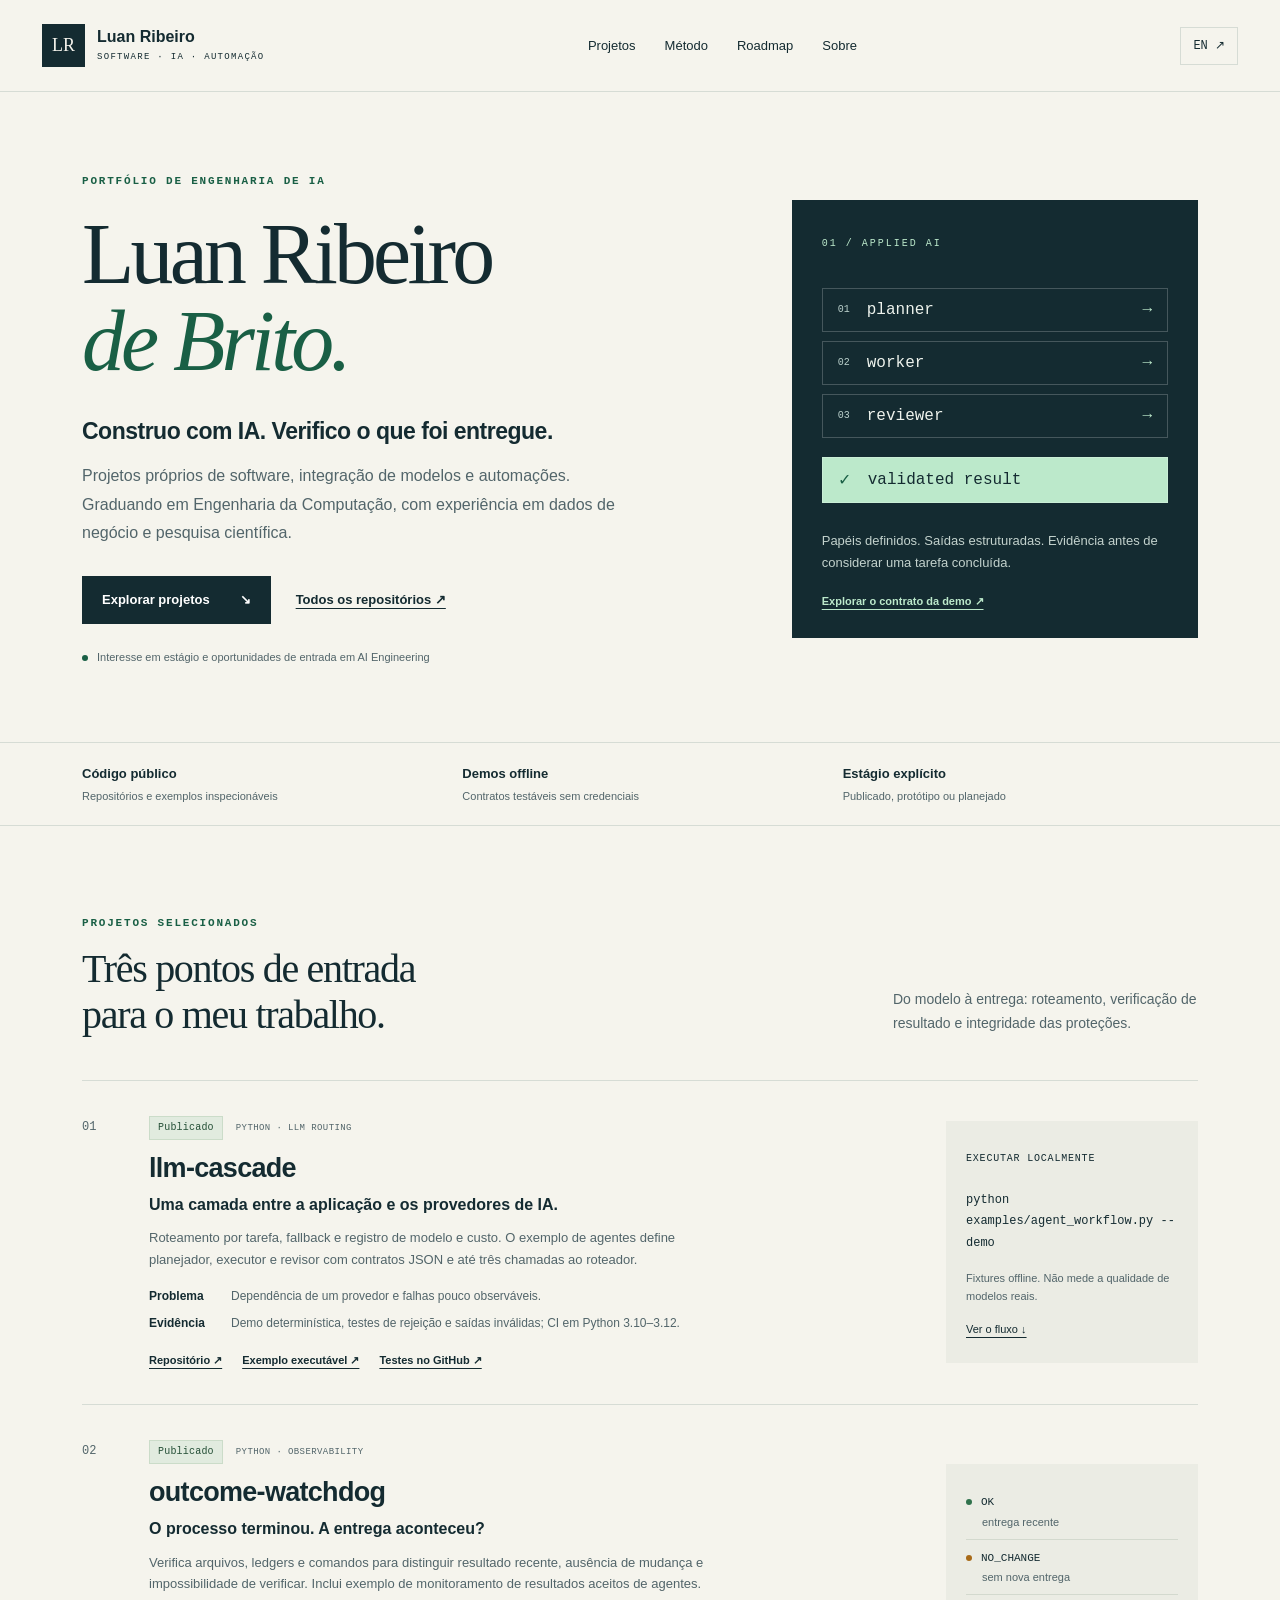
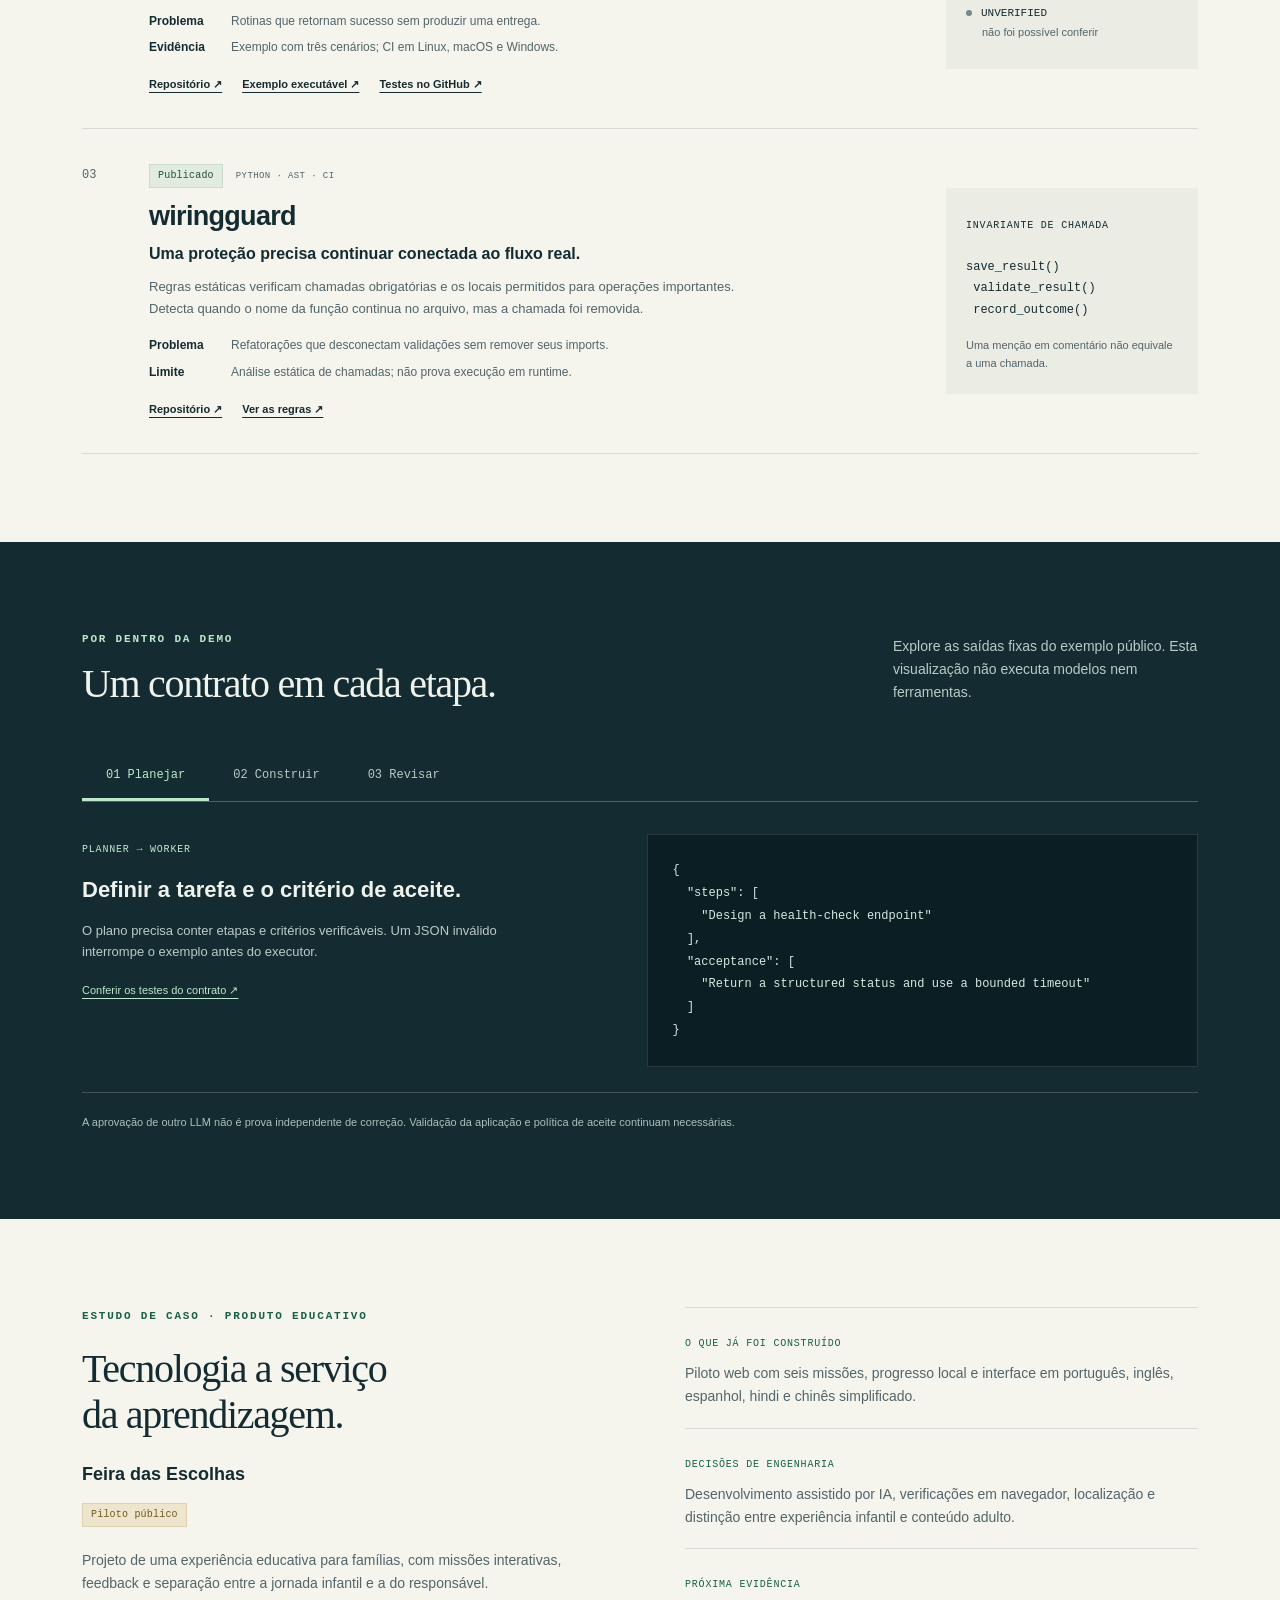
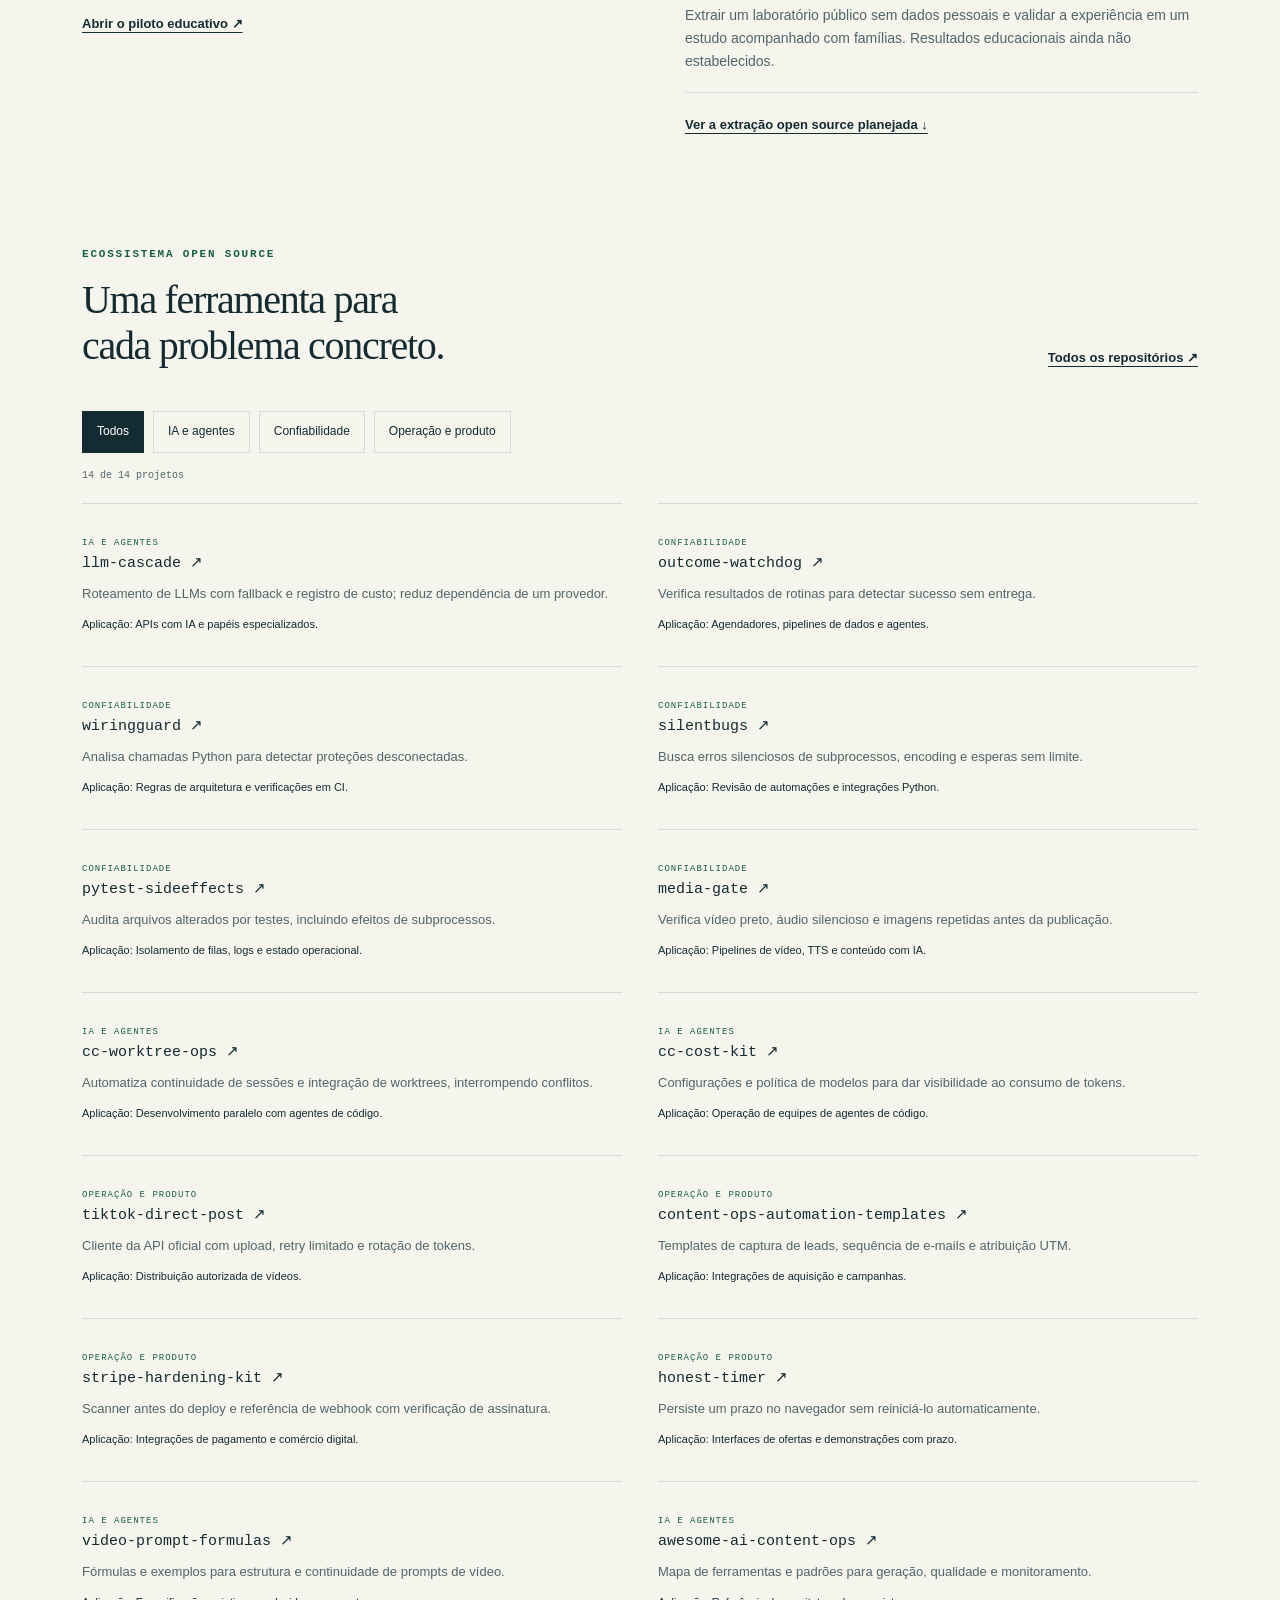
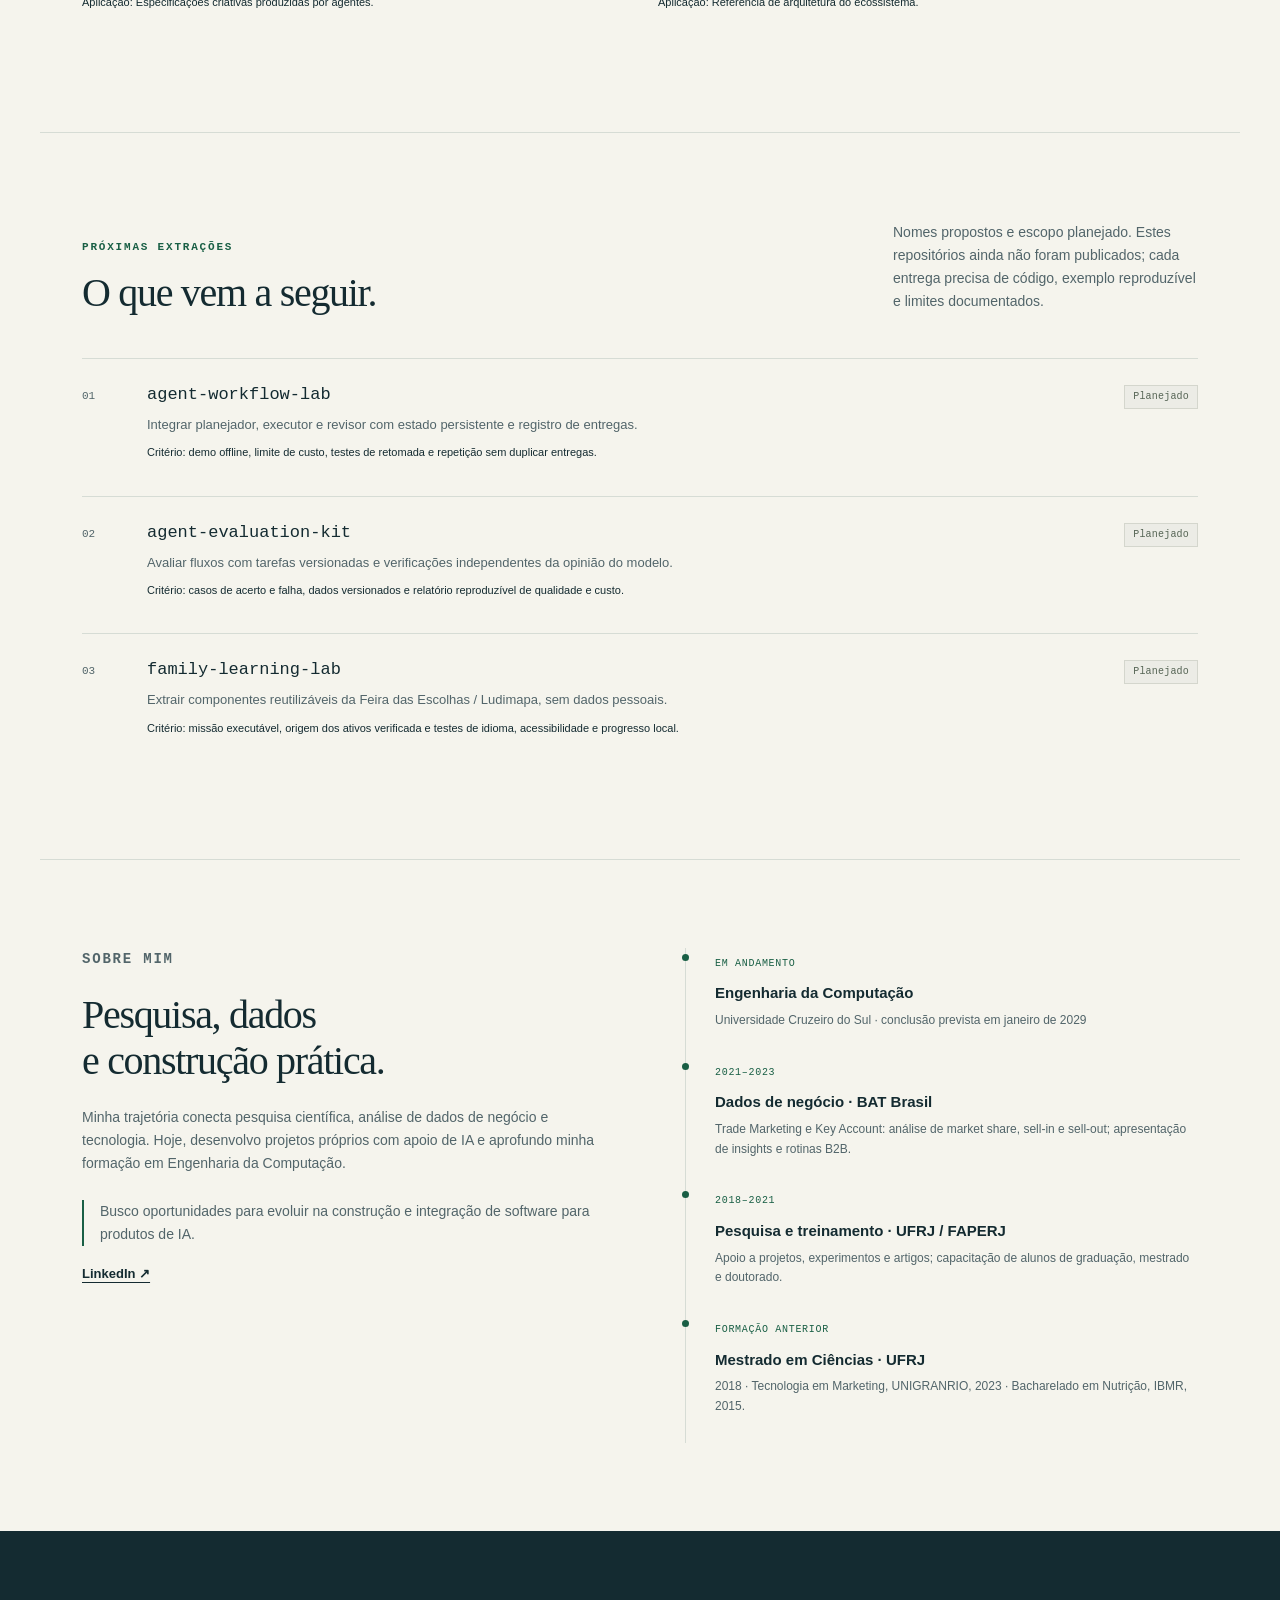
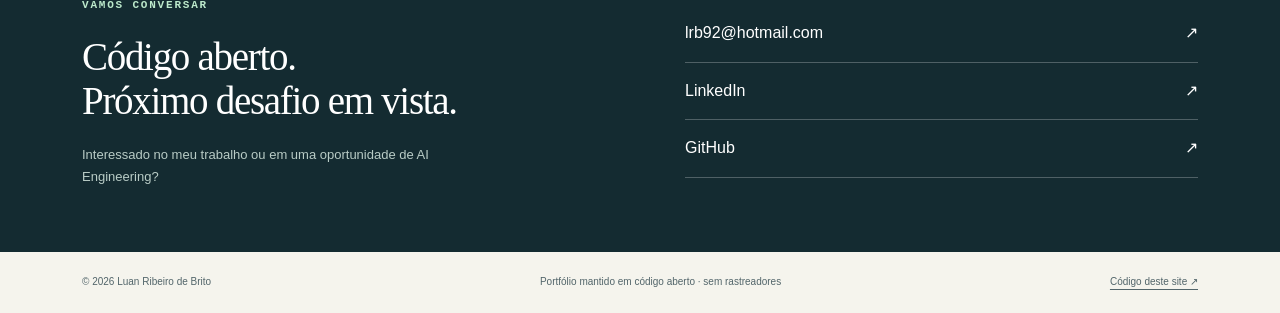
==== index.html @ a1cbefa4 "Build bilingual AI engineering portfolio with evidence and roadmap" ====
<!doctype html>
<html lang="pt-BR">
<head>
  <meta charset="utf-8"><meta name="viewport" content="width=device-width, initial-scale=1">
  <title>Luan Ribeiro de Brito | IA aplicada e automações</title>
  <meta name="description" content="Portfólio de Luan Ribeiro de Brito: software com IA, roteamento de LLMs, automações verificáveis e projetos open source. Engenharia da Computação em andamento.">
  <meta name="theme-color" content="#13252b">
  <meta property="og:title" content="Luan Ribeiro de Brito · IA aplicada">
  <meta property="og:description" content="Projetos open source, demos de agentes e engenharia de automações. Código, evidências e próximos passos.">
  <meta property="og:type" content="website"><meta property="og:url" content="https://luandv92.github.io/">
  <meta property="og:image" content="https://luandv92.github.io/social-card.png">
  <meta property="og:image:alt" content="Luan Ribeiro de Brito · Software, IA aplicada e automações">
  <meta name="twitter:card" content="summary_large_image">
  <link rel="canonical" href="https://luandv92.github.io/">
  <link rel="icon" href="favicon.svg" type="image/svg+xml">
  <link rel="stylesheet" href="style.css">
  <script src="app.js" defer></script>
  <script type="application/ld+json">{"@context":"https://schema.org","@type":"Person","name":"Luan Ribeiro de Brito","url":"https://luandv92.github.io/","sameAs":["https://github.com/luandv92","https://www.linkedin.com/in/luan-ribeiro-brito/"],"knowsAbout":["Python","LLM integration","Software automation","Software reliability"]}</script>
</head>
<body>
<a class="skip" href="#main" data-i18n="skip">Ir para o conteúdo</a>
<header class="site-header">
  <a class="brand" href="#" aria-label="Luan Ribeiro de Brito"><span class="monogram">LR</span><span>Luan Ribeiro<span class="brand-sub">SOFTWARE · IA · AUTOMAÇÃO</span></span></a>
  <nav aria-label="Principal"><a href="#projects" data-i18n="navProjects">Projetos</a><a href="#approach" data-i18n="navApproach">Método</a><a href="#roadmap">Roadmap</a><a href="#about" data-i18n="navAbout">Sobre</a></nav>
  <button id="language" class="language" type="button" aria-label="Read portfolio in English">EN <span aria-hidden="true">↗</span></button>
</header>
<main id="main">
<section class="hero wrap" aria-labelledby="hero-title">
  <div class="hero-main"><p class="eyebrow" data-i18n="heroLabel">PORTFÓLIO DE ENGENHARIA DE IA</p>
    <h1 id="hero-title">Luan Ribeiro<br><em>de Brito.</em></h1>
    <p class="hero-lead" data-i18n="heroLead">Construo com IA. Verifico o que foi entregue.</p>
    <p class="hero-description" data-i18n="heroDescription">Projetos próprios de software, integração de modelos e automações. Graduando em Engenharia da Computação, com experiência em dados de negócio e pesquisa científica.</p>
    <div class="actions"><a class="button primary" href="#projects" data-i18n="seeProjects">Explorar projetos <span aria-hidden="true">↘</span></a><a class="text-link" href="https://github.com/luandv92?tab=repositories" data-i18n="allRepos">Todos os repositórios ↗</a></div>
    <p class="availability"><span class="status-dot" aria-hidden="true"></span><span data-i18n="availability">Interesse em estágio e oportunidades de entrada em AI Engineering</span></p>
  </div>
  <aside class="hero-note" aria-label="Foco de engenharia">
    <span class="note-index">01 / APPLIED AI</span>
    <div class="stack-visual" aria-hidden="true"><div><span>01</span>planner <b>→</b></div><div><span>02</span>worker <b>→</b></div><div><span>03</span>reviewer <b>→</b></div><div class="stack-result"><span>✓</span>validated result</div></div>
    <p data-i18n="heroNote">Papéis definidos. Saídas estruturadas. Evidência antes de considerar uma tarefa concluída.</p>
    <a href="#approach" class="text-link" data-i18n="exploreContract">Explorar o contrato da demo ↗</a>
  </aside>
</section>
<div class="proof-strip"><div class="wrap proof-items"><p><strong data-i18n="proofCode">Código público</strong><span data-i18n="proofCodeSub">Repositórios e exemplos inspecionáveis</span></p><p><strong data-i18n="proofDemo">Demos offline</strong><span data-i18n="proofDemoSub">Contratos testáveis sem credenciais</span></p><p><strong data-i18n="proofLimits">Estágio explícito</strong><span data-i18n="proofLimitsSub">Publicado, protótipo ou planejado</span></p></div></div>
<section id="projects" class="section wrap" aria-labelledby="projects-title">
  <div class="section-heading"><div><p class="eyebrow" data-i18n="selectedLabel">PROJETOS SELECIONADOS</p><h2 id="projects-title" data-i18n="selectedTitle">Três pontos de entrada<br>para o meu trabalho.</h2></div><p data-i18n="selectedDescription">Do modelo à entrega: roteamento, verificação de resultado e integridade das proteções.</p></div>
  <article class="featured"><div class="project-number">01</div><div class="project-body"><div class="project-meta"><span class="badge" data-i18n="published">Publicado</span><span>PYTHON · LLM ROUTING</span></div><h3>llm-cascade</h3><p class="project-one" data-i18n="llmOne">Uma camada entre a aplicação e os provedores de IA.</p><p data-i18n="llmDescription">Roteamento por tarefa, fallback e registro de modelo e custo. O exemplo de agentes define planejador, executor e revisor com contratos JSON e até três chamadas ao roteador.</p><dl class="project-facts"><div><dt data-i18n="problem">Problema</dt><dd data-i18n="llmProblem">Dependência de um provedor e falhas pouco observáveis.</dd></div><div><dt data-i18n="evidence">Evidência</dt><dd data-i18n="llmEvidence">Demo determinística, testes de rejeição e saídas inválidas; CI em Python 3.10–3.12.</dd></div></dl><div class="project-links"><a href="https://github.com/luandv92/llm-cascade" data-i18n="source">Repositório ↗</a><a href="https://github.com/luandv92/llm-cascade/blob/main/examples/agent_workflow.py" data-i18n="example">Exemplo executável ↗</a><a href="https://github.com/luandv92/llm-cascade/actions" data-i18n="ci">Testes no GitHub ↗</a></div></div><div class="project-aside"><span class="mono">RUN LOCALLY</span><pre><code>python examples/agent_workflow.py --demo</code></pre><p data-i18n="demoLimit">Fixtures offline. Não mede a qualidade de modelos reais.</p><a href="#approach" data-i18n="viewFlow">Ver o fluxo ↓</a></div></article>
  <article class="featured"><div class="project-number">02</div><div class="project-body"><div class="project-meta"><span class="badge" data-i18n="published">Publicado</span><span>PYTHON · OBSERVABILITY</span></div><h3>outcome-watchdog</h3><p class="project-one" data-i18n="outcomeOne">O processo terminou. A entrega aconteceu?</p><p data-i18n="outcomeDescription">Verifica arquivos, ledgers e comandos para distinguir resultado recente, ausência de mudança e impossibilidade de verificar. Inclui exemplo de monitoramento de resultados aceitos de agentes.</p><dl class="project-facts"><div><dt data-i18n="problem">Problema</dt><dd data-i18n="outcomeProblem">Rotinas que retornam sucesso sem produzir uma entrega.</dd></div><div><dt data-i18n="evidence">Evidência</dt><dd data-i18n="outcomeEvidence">Exemplo com três cenários; CI em Linux, macOS e Windows.</dd></div></dl><div class="project-links"><a href="https://github.com/luandv92/outcome-watchdog" data-i18n="source">Repositório ↗</a><a href="https://github.com/luandv92/outcome-watchdog/blob/master/examples/agent_outcomes.py" data-i18n="example">Exemplo executável ↗</a><a href="https://github.com/luandv92/outcome-watchdog/actions" data-i18n="ci">Testes no GitHub ↗</a></div></div><div class="verdicts" aria-label="Verdicts"><div><i class="green"></i>OK<span data-i18n="freshResult">entrega recente</span></div><div><i class="amber"></i>NO_CHANGE<span data-i18n="noResult">sem nova entrega</span></div><div><i class="slate"></i>UNVERIFIED<span data-i18n="unknownResult">não foi possível conferir</span></div></div></article>
  <article class="featured"><div class="project-number">03</div><div class="project-body"><div class="project-meta"><span class="badge" data-i18n="published">Publicado</span><span>PYTHON · AST · CI</span></div><h3>wiringguard</h3><p class="project-one" data-i18n="wiringOne">Uma proteção precisa continuar conectada ao fluxo real.</p><p data-i18n="wiringDescription">Regras estáticas verificam chamadas obrigatórias e os locais permitidos para operações importantes. Detecta quando o nome da função continua no arquivo, mas a chamada foi removida.</p><dl class="project-facts"><div><dt data-i18n="problem">Problema</dt><dd data-i18n="wiringProblem">Refatorações que desconectam validações sem remover seus imports.</dd></div><div><dt data-i18n="limit">Limite</dt><dd data-i18n="wiringLimit">Análise estática de chamadas; não prova execução em runtime.</dd></div></dl><div class="project-links"><a href="https://github.com/luandv92/wiringguard" data-i18n="source">Repositório ↗</a><a href="https://github.com/luandv92/wiringguard#the-two-kinds-of-rule" data-i18n="rules">Ver as regras ↗</a></div></div><div class="code-note"><span class="mono">CALL-SITE INVARIANT</span><pre><code>save_result()
 validate_result()
 record_outcome()</code></pre><p data-i18n="wiringNote">Uma menção em comentário não equivale a uma chamada.</p></div></article>
</section>
<section id="approach" class="approach section" aria-labelledby="approach-title"><div class="wrap"><div class="section-heading"><div><p class="eyebrow" data-i18n="approachLabel">POR DENTRO DA DEMO</p><h2 id="approach-title" data-i18n="approachTitle">Um contrato em cada etapa.</h2></div><p data-i18n="approachDescription">Explore as saídas fixas do exemplo público. Esta visualização não executa modelos nem ferramentas.</p></div>
  <div class="contract-tabs" role="tablist" aria-label="Etapas do exemplo"><button id="tab-plan" type="button" role="tab" aria-selected="true" aria-controls="contract-panel" tabindex="0" data-step="0" data-i18n="stepPlan">01 Planejar</button><button id="tab-work" type="button" role="tab" aria-selected="false" aria-controls="contract-panel" tabindex="-1" data-step="1" data-i18n="stepWork">02 Construir</button><button id="tab-review" type="button" role="tab" aria-selected="false" aria-controls="contract-panel" tabindex="-1" data-step="2" data-i18n="stepReview">03 Revisar</button></div>
  <div class="contract-panel" id="contract-panel" role="tabpanel" tabindex="0" aria-labelledby="tab-plan"><div><span id="contract-role" class="mono">PLANNER → WORKER</span><h3 id="contract-title">Definir a tarefa e o critério de aceite.</h3><p id="contract-description">O plano precisa conter etapas e critérios verificáveis. Um JSON inválido interrompe o exemplo antes do executor.</p><a href="https://github.com/luandv92/llm-cascade/blob/main/tests/test_agent_workflow.py" data-i18n="contractTests">Conferir os testes do contrato ↗</a></div><pre id="contract-code" aria-label="JSON de exemplo"></pre></div>
  <p class="approach-foot" data-i18n="approachLimit">A aprovação de outro LLM não é prova independente de correção. Validação da aplicação e política de aceite continuam necessárias.</p>
</div></section>
<section class="section wrap" id="education" aria-labelledby="education-title"><div class="education-layout"><div><p class="eyebrow" data-i18n="educationLabel">ESTUDO DE CASO · PRODUTO EDUCATIVO</p><h2 id="education-title" data-i18n="educationTitle">Tecnologia a serviço<br>da aprendizagem.</h2><p class="large-copy" data-i18n="educationLead">Feira das Escolhas</p><span class="badge prototype" data-i18n="prototype">Piloto público</span><p data-i18n="educationDescription">Projeto de uma experiência educativa para famílias, com missões interativas, feedback e separação entre a jornada infantil e a do responsável.</p><a class="text-link" href="https://feira.storyteller-mari.com/?lang=pt-BR" data-i18n="educationLive">Abrir o piloto educativo ↗</a></div><div class="education-detail"><div><span class="mono" data-i18n="builtLabel">O QUE JÁ FOI CONSTRUÍDO</span><p data-i18n="educationBuilt">Piloto web com seis missões, progresso local e interface em português, inglês, espanhol, hindi e chinês simplificado.</p></div><div><span class="mono" data-i18n="decisionsLabel">DECISÕES DE ENGENHARIA</span><p data-i18n="educationDecisions">Desenvolvimento assistido por IA, verificações em navegador, localização e distinção entre experiência infantil e conteúdo adulto.</p></div><div><span class="mono" data-i18n="nextLabel">PRÓXIMA EVIDÊNCIA</span><p data-i18n="educationNext">Extrair um laboratório público sem dados pessoais e validar a experiência em um estudo acompanhado com famílias. Resultados educacionais ainda não estabelecidos.</p></div><a class="text-link" href="#roadmap" data-i18n="educationRoadmap">Ver a extração open source planejada ↓</a></div></div></section>
<section class="section catalog wrap" aria-labelledby="catalog-title"><div class="section-heading"><div><p class="eyebrow" data-i18n="catalogLabel">ECOSSISTEMA OPEN SOURCE</p><h2 id="catalog-title" data-i18n="catalogTitle">Uma ferramenta para<br>cada problema concreto.</h2></div><a class="text-link" href="https://github.com/luandv92?tab=repositories" data-i18n="allRepos">Todos os repositórios ↗</a></div><div class="filters" role="group" aria-label="Filtrar projetos"><button type="button" data-filter="all" aria-pressed="true" data-i18n="filterAll">Todos</button><button type="button" data-filter="ai" aria-pressed="false" data-i18n="filterAI">IA e agentes</button><button type="button" data-filter="reliability" aria-pressed="false" data-i18n="filterReliability">Confiabilidade</button><button type="button" data-filter="ops" aria-pressed="false" data-i18n="filterOps">Operação e produto</button></div><p id="catalog-count" class="catalog-count" aria-live="polite"></p><div class="repo-grid" id="repo-grid"></div><noscript><p>Confira os projetos em <a href="https://github.com/luandv92?tab=repositories">github.com/luandv92</a>. Os projetos em destaque acima estão disponíveis sem JavaScript.</p></noscript></section>
<section id="roadmap" class="section roadmap wrap" aria-labelledby="roadmap-title"><div class="section-heading"><div><p class="eyebrow" data-i18n="roadmapLabel">PRÓXIMAS EXTRAÇÕES</p><h2 id="roadmap-title" data-i18n="roadmapTitle">O que vem a seguir.</h2></div><p data-i18n="roadmapDescription">Nomes propostos e escopo planejado. Estes repositórios ainda não foram publicados; cada entrega precisa de código, exemplo reproduzível e limites documentados.</p></div><div id="roadmap-list"></div></section>
<section id="about" class="section about wrap" aria-labelledby="about-title"><div><p class="eyebrow" data-i18n="aboutLabel">SOBRE MIM</p><h2 id="about-title" data-i18n="aboutTitle">Pesquisa, dados<br>e construção prática.</h2><p data-i18n="aboutDescription">Minha trajetória conecta pesquisa científica, análise de dados de negócio e tecnologia. Hoje, desenvolvo projetos próprios com apoio de IA e aprofundo minha formação em Engenharia da Computação.</p><p class="about-note" data-i18n="aboutNote">Busco oportunidades para evoluir na construção e integração de software para produtos de IA.</p><a class="text-link" href="https://www.linkedin.com/in/luan-ribeiro-brito/">LinkedIn ↗</a></div><div class="timeline"><div><span class="timeline-year" data-i18n="ongoing">EM ANDAMENTO</span><h3 data-i18n="degree">Engenharia da Computação</h3><p data-i18n="degreeDetail">Universidade Cruzeiro do Sul · conclusão prevista em janeiro de 2029</p></div><div><span class="timeline-year">2021–2023</span><h3 data-i18n="bat">Dados de negócio · BAT Brasil</h3><p data-i18n="batDetail">Trade Marketing e Key Account: análise de market share, sell-in e sell-out; apresentação de insights e rotinas B2B.</p></div><div><span class="timeline-year">2018–2021</span><h3 data-i18n="ufrj">Pesquisa e treinamento · UFRJ / FAPERJ</h3><p data-i18n="ufrjDetail">Apoio a projetos, experimentos e artigos; capacitação de alunos de graduação, mestrado e doutorado.</p></div><div><span class="timeline-year" data-i18n="background">FORMAÇÃO ANTERIOR</span><h3 data-i18n="masters">Mestrado em Ciências · UFRJ</h3><p data-i18n="mastersDetail">2018 · Tecnologia em Marketing, UNIGRANRIO, 2023 · Bacharelado em Nutrição, IBMR, 2015.</p></div></div></section>
<section class="contact"><div class="wrap contact-inner"><div><p class="eyebrow" data-i18n="contactLabel">VAMOS CONVERSAR</p><h2 data-i18n="contactTitle">Código aberto.<br>Próximo desafio em vista.</h2><p data-i18n="contactDescription">Interessado no meu trabalho ou em uma oportunidade de AI Engineering?</p></div><div class="contact-links"><a href="mailto:lrb92@hotmail.com">lrb92@hotmail.com <span aria-hidden="true">↗</span></a><a href="https://www.linkedin.com/in/luan-ribeiro-brito/">LinkedIn <span aria-hidden="true">↗</span></a><a href="https://github.com/luandv92">GitHub <span aria-hidden="true">↗</span></a></div></div></section>
</main><footer class="wrap footer"><span>© <span id="year">2026</span> Luan Ribeiro de Brito</span><span data-i18n="footer">Portfólio mantido em código aberto · sem rastreadores</span><a href="https://github.com/luandv92/luandv92.github.io" data-i18n="siteSource">Código deste site ↗</a></footer>
</body></html>
---- style.css ----
@charset "UTF-8";
:root{--ink:#142b31;--paper:#f5f4ed;--muted:#52656a;--line:#d6dcd5;--green:#195f45;--mint:#bce9cb;--white:#fff;--mono:Consolas,"Courier New",monospace;--body:"Segoe UI",Arial,sans-serif}
*{box-sizing:border-box}html{scroll-behavior:smooth;scroll-padding-top:100px}body{margin:0;background:var(--paper);color:var(--ink);font:16px/1.65 var(--body)}a{color:inherit;text-underline-offset:4px}a:hover{color:var(--green)}button{font:inherit;cursor:pointer}button,a{-webkit-tap-highlight-color:transparent}a:focus-visible,button:focus-visible,[tabindex]:focus-visible{outline:3px solid #b76b18;outline-offset:5px}button{color:inherit}::selection{background:var(--mint);color:var(--ink)}.wrap{max-width:1200px;padding:0 42px;margin:auto}.skip{position:fixed;top:-100px;left:12px;background:var(--ink);color:white;padding:12px;z-index:10}.skip:focus{top:12px}.site-header{display:flex;align-items:center;justify-content:space-between;gap:25px;max-width:1440px;margin:auto;padding:24px 42px;border-bottom:1px solid var(--line)}.brand{display:flex;gap:12px;align-items:center;text-decoration:none;font-size:16px;font-weight:650;line-height:1.4}.monogram{display:grid;place-items:center;width:43px;height:43px;background:var(--ink);color:var(--paper);font:18px Georgia,serif}.brand-sub{display:block;font:9px/1.8 var(--mono);letter-spacing:1.3px}.site-header nav{display:flex;gap:29px;font-size:13px}.site-header nav a{text-decoration:none}.language{background:none;border:1px solid var(--line);padding:7px 12px;font:12px var(--mono);min-height:38px}.hero{display:grid;grid-template-columns:1.55fr 1fr;gap:80px;padding-top:80px;padding-bottom:76px;align-items:center}.eyebrow{font:11px/1.7 var(--mono);letter-spacing:1.8px;color:var(--green);margin:0 0 20px;font-weight:700}h1,h2,h3,p{margin-top:0}h1{font:clamp(60px,6.7vw,89px)/1.02 Georgia,"Times New Roman",serif;letter-spacing:-3.8px;margin-bottom:29px;font-weight:400}h1 em{font-weight:400;color:var(--green)}.hero-lead{font-size:23px;line-height:1.4;font-weight:600;letter-spacing:-.5px;margin-bottom:15px}.hero-description{font-size:16px;color:var(--muted);max-width:550px;line-height:1.8}.actions{display:flex;align-items:center;gap:25px;margin-top:28px}.button{display:inline-flex;gap:30px;align-items:center;padding:13px 20px;min-height:48px;text-decoration:none;font-size:13px;font-weight:600}.primary{background:var(--ink);color:white}.primary:hover{background:var(--green);color:white}.text-link{font-size:13px;font-weight:600}.availability{display:flex;gap:9px;align-items:flex-start;font-size:11px;color:var(--muted);margin:24px 0 0}.status-dot{display:inline-block;flex-shrink:0;width:6px;height:6px;border-radius:50%;background:var(--green);margin-top:7px}.hero-note{background:var(--ink);color:#eef3ed;padding:28px 30px 25px;position:relative}.note-index{font:10px var(--mono);letter-spacing:2px;color:var(--mint)}.stack-visual{margin:33px 0 27px;position:relative}.stack-visual>div{border:1px solid #ffffff35;margin-bottom:9px;padding:12px 15px;font:16px var(--mono);display:flex;align-items:center;gap:17px}.stack-visual span{font-size:10px;color:#bbd1cc}.stack-visual b{margin-left:auto;font-weight:400;color:var(--mint)}.stack-visual .stack-result{background:var(--mint);color:var(--ink);margin-top:19px}.stack-result span{color:var(--green);font-size:16px}.hero-note p{font-size:13px;line-height:1.7;color:#c3d2cd}.hero-note a{color:var(--mint);font-size:11px}.proof-strip{border-top:1px solid var(--line);border-bottom:1px solid var(--line)}.proof-items{display:grid;grid-template-columns:repeat(3,1fr);padding-top:20px;padding-bottom:20px;gap:25px}.proof-items p{margin:0;display:flex;flex-direction:column;font-size:11px;color:var(--muted)}.proof-items strong{font-size:13px;color:var(--ink);font-weight:650;margin-bottom:2px}.section{padding-top:88px;padding-bottom:88px}.section-heading{display:flex;justify-content:space-between;gap:60px;align-items:flex-end;margin-bottom:42px}.section-heading>p{max-width:305px;font-size:14px;color:var(--muted);margin-bottom:3px}.section-heading .eyebrow{margin-bottom:13px}h2{font:40px/1.15 Georgia,serif;letter-spacing:-1.3px;margin:0}h3{font-weight:600}.featured{display:grid;grid-template-columns:45px minmax(0,1fr) 252px;gap:22px;padding:35px 0;border-top:1px solid var(--line)}.featured:last-child{border-bottom:1px solid var(--line)}.project-number{font:12px var(--mono);padding-top:4px;color:var(--muted)}.project-meta{display:flex;flex-wrap:wrap;align-items:center;gap:13px;font:9px var(--mono);letter-spacing:.4px;color:var(--muted);margin-bottom:12px}.badge{background:#e1ebdf;border:1px solid #cbdcc9;color:#244f36;padding:3px 8px;display:inline-block;font:10px/1.6 var(--mono);letter-spacing:.2px}.project-body h3{font-size:27px;letter-spacing:-.7px;margin:0 0 8px;line-height:1.2}.project-one{font-size:16px;font-weight:600;margin-bottom:9px}.project-body>p:not(.project-one){font-size:13px;color:var(--muted);max-width:590px}.project-facts{font-size:12px;margin:17px 0}.project-facts>div{display:flex;gap:16px;margin-bottom:7px}.project-facts dt{width:66px;flex-shrink:0;font-weight:650}.project-facts dd{margin:0;color:var(--muted)}.project-links{display:flex;gap:20px;flex-wrap:wrap;font-size:11px;font-weight:600}.project-aside,.code-note{background:#ebece4;padding:22px 20px;align-self:center;min-width:0}.mono{font:10px/1.6 var(--mono);letter-spacing:.8px}.project-aside pre,.code-note pre{font:12px/1.8 var(--mono);white-space:pre-wrap;overflow-wrap:anywhere;margin:20px 0 14px}.project-aside p,.code-note p{font-size:11px;color:var(--muted);margin-bottom:0}.project-aside a{display:inline-block;margin-top:15px;font-size:11px}.verdicts{align-self:center;background:#ebece4;padding:20px}.verdicts>div{font:11px/1.4 var(--mono);padding:11px 0;border-bottom:1px solid #d3d9ce}.verdicts>div:last-child{border:0}.verdicts span{display:block;color:var(--muted);font:11px var(--body);padding-left:16px;margin-top:5px}.verdicts i{width:6px;height:6px;display:inline-block;border-radius:50%;margin-right:9px}.green{background:#30724c}.amber{background:#a86a18}.slate{background:#73878c}.approach{background:var(--ink);color:#eef3ed}.approach .eyebrow{color:var(--mint)}.approach .section-heading>p{color:#b8ccc6}.contract-tabs{display:flex;gap:0;margin-top:45px;border-bottom:1px solid #ffffff40}.contract-tabs button{padding:16px 24px;background:none;border:none;border-bottom:3px solid transparent;color:#b9c9c4;font:12px var(--mono);min-height:48px}.contract-tabs button[aria-selected=true]{color:var(--mint);border-color:var(--mint)}.contract-panel{display:grid;grid-template-columns:1fr 1.1fr;gap:65px;padding:32px 0 25px;min-height:250px}.contract-panel .mono{color:var(--mint)}.contract-panel h3{font-size:22px;line-height:1.4;margin:14px 0}.contract-panel p{font-size:13px;color:#b9ccc6;max-width:420px}.contract-panel a{color:var(--mint);font-size:11px}.contract-panel pre{margin:0;background:#0b1e23;border:1px solid #ffffff20;font:12px/1.9 var(--mono);padding:24px;white-space:pre-wrap;overflow-wrap:anywhere;color:#d7e9df;min-width:0}.approach-foot{border-top:1px solid #ffffff30;padding-top:20px;margin:0;font-size:11px;color:#abc0b8}.education-layout{display:grid;grid-template-columns:1fr 1fr;gap:90px}.education-layout h2{margin-bottom:22px}.education-layout .large-copy{font-size:18px;font-weight:600;margin-bottom:10px}.prototype{background:#eee5cf;color:#72581f;border-color:#dfd1af;margin-bottom:22px}.education-layout p:not(.large-copy,.eyebrow){font-size:14px;color:var(--muted)}.education-detail{border-top:1px solid var(--line)}.education-detail>div{padding:20px 0 5px;border-bottom:1px solid var(--line)}.education-detail .mono{font-size:10px;color:var(--green)}.education-detail p{margin-top:8px}.education-detail a{display:inline-block;margin-top:21px}.catalog{padding-top:20px}.filters{display:flex;gap:9px;flex-wrap:wrap}.filters button{padding:8px 14px;border:1px solid var(--line);background:none;font-size:12px;min-height:42px}.filters button[aria-pressed=true]{background:var(--ink);border-color:var(--ink);color:white}.catalog-count{font:10px var(--mono);color:var(--muted);margin-top:17px;margin-bottom:22px}.repo-grid{display:grid;grid-template-columns:repeat(2,1fr);gap:0 36px}.repo-item{padding:23px 0;border-top:1px solid var(--line)}.repo-item h3{font:15px/1.4 var(--mono);margin-bottom:9px;overflow-wrap:anywhere}.repo-item h3 a{text-decoration:none}.repo-item h3 a:hover{text-decoration:underline}.repo-item>p{font-size:13px;color:var(--muted);margin:0 0 10px}.repo-item .repo-use{font-size:11px;color:var(--ink)}.repo-type{font:9px var(--mono);text-transform:uppercase;letter-spacing:1px;color:var(--green)}.roadmap{border-top:1px solid var(--line)}.roadmap-item{display:grid;grid-template-columns:42px 1fr 170px;gap:23px;border-top:1px solid var(--line);padding:26px 0}.roadmap-item .roadmap-index{font:11px var(--mono);color:var(--muted);padding-top:5px}.roadmap-item h3{font:17px var(--mono);margin:0 0 10px;overflow-wrap:anywhere}.roadmap-item p{font-size:13px;color:var(--muted);margin:0 0 8px;max-width:760px}.roadmap-item .acceptance{font-size:11px;color:var(--ink)}.roadmap-item .badge{align-self:start;justify-self:end;background:#ecece6;border-color:#d4d6cd;color:#556454}.about{border-top:1px solid var(--line);display:grid;grid-template-columns:1fr 1fr;gap:90px}.about h2{margin-bottom:22px}.about p{font-size:14px;color:var(--muted)}.about-note{border-left:2px solid var(--green);padding-left:16px;margin-top:25px}.timeline{border-left:1px solid var(--line);padding-left:29px}.timeline>div{position:relative;padding-bottom:26px}.timeline>div:before{content:"";position:absolute;left:-33px;top:6px;background:var(--green);width:7px;height:7px;border-radius:50%}.timeline-year{font:10px var(--mono);letter-spacing:.7px;color:var(--green)}.timeline h3{font-size:15px;margin:7px 0 5px}.timeline p{font-size:12px;margin:0}.contact{background:var(--ink);color:white;padding:65px 0}.contact .eyebrow{color:var(--mint)}.contact-inner{display:grid;grid-template-columns:1fr 1fr;gap:90px;align-items:center}.contact h2{font-size:39px;margin-bottom:20px}.contact p:not(.eyebrow){color:#b9ccc6;font-size:13px;max-width:400px;margin-bottom:0}.contact-links{display:flex;flex-direction:column}.contact-links>a{display:flex;justify-content:space-between;border-bottom:1px solid #ffffff40;padding:15px 0;font-size:16px;text-decoration:none}.contact-links a:hover{color:var(--mint)}.footer{display:flex;justify-content:space-between;gap:20px;padding-top:22px;padding-bottom:22px;font-size:10px;color:var(--muted)}.footer a{white-space:nowrap}
@media(min-width:1500px){.hero{padding-top:100px;padding-bottom:96px}}
@media(max-width:1050px){.hero{gap:38px}.featured{grid-template-columns:30px minmax(0,1fr) 220px;gap:15px}.hero h1{font-size:70px}.actions{align-items:flex-start;flex-direction:column;gap:17px}.education-layout,.about,.contact-inner{gap:45px}}
@media(max-width:760px){html{scroll-padding-top:30px}.wrap{padding-left:23px;padding-right:23px}.site-header{padding:18px 23px;gap:14px}.site-header nav{display:none}.brand{font-size:14px}.hero{grid-template-columns:1fr;gap:36px;padding-top:45px;padding-bottom:42px}.hero h1{font-size:64px;letter-spacing:-2.8px}.hero-lead{font-size:21px}.hero-description{font-size:14px}.actions{flex-direction:row;align-items:center;gap:19px;flex-wrap:wrap}.hero-note{padding:25px}.stack-visual{display:grid;grid-template-columns:1fr 1fr;gap:9px;margin:25px 0 20px}.stack-visual>div{font-size:13px;margin:0;padding:12px;gap:10px}.stack-visual .stack-result{margin:0}.proof-items{gap:20px;grid-template-columns:1fr;padding-top:22px;padding-bottom:22px}.proof-items p{display:grid;grid-template-columns:115px 1fr;align-items:center}.proof-items strong{margin:0}.section{padding-top:56px;padding-bottom:56px}.section-heading{display:block;margin-bottom:28px}.section-heading>p{margin-top:20px;max-width:none}.section-heading>a{display:inline-block;margin-top:20px}h2{font-size:34px}.featured{grid-template-columns:25px 1fr;padding:28px 0;gap:10px}.project-body h3{font-size:24px}.project-meta{font-size:8px;gap:8px}.project-one{font-size:15px}.project-aside,.code-note,.verdicts{grid-column:2;margin-top:10px}.verdicts{display:flex;flex-wrap:wrap;gap:18px}.verdicts>div{border:0;padding:0;flex:1;min-width:125px}.project-links{gap:14px;font-size:10px}.project-facts>div{gap:8px}.project-facts dt{width:61px}.contract-tabs{margin-top:28px}.contract-tabs button{padding:15px 10px;flex:1;font-size:11px}.contract-panel{grid-template-columns:1fr;gap:23px;padding:25px 0}.contract-panel pre{font-size:11px;padding:18px}.education-layout,.about,.contact-inner{grid-template-columns:1fr;gap:30px}.repo-grid{grid-template-columns:1fr}.catalog{padding-top:5px}.roadmap-item{grid-template-columns:22px 1fr;gap:12px}.roadmap-item .badge{grid-column:2;justify-self:start}.roadmap-item h3{font-size:15px}.footer{flex-direction:column;gap:7px}.contact{padding:45px 0}.contact h2{font-size:34px}.contact-links a{font-size:15px}.timeline{margin-left:3px}}
.hero-main,.hero-note{min-width:0}
@media(max-width:760px){.site-header{flex-wrap:wrap}.brand{flex:1}.language{order:2}.site-header nav{display:flex;order:3;width:100%;justify-content:space-between;gap:12px;font-size:11px;border-top:1px solid var(--line);padding-top:13px;margin-top:1px}}
@media(max-width:360px){.stack-visual{grid-template-columns:1fr}.hero h1{font-size:58px}.actions{flex-direction:column;align-items:flex-start}.proof-items p{grid-template-columns:1fr;gap:3px}}
@media(prefers-reduced-motion:reduce){html{scroll-behavior:auto}}
@media print{.site-header,.hero-note,.filters,.contract-tabs,.contact,.footer{display:none}.wrap{max-width:none;padding:0}.hero,.section{padding:20px 0}.hero,.education-layout,.about{display:block}.featured{break-inside:avoid}.approach{color:#142b31;background:none}.approach p{color:#52656a!important}.repo-grid{grid-template-columns:1fr 1fr}body{background:white;font-size:11px}.contract-panel{display:block}.contract-panel pre{color:#142b31;background:#eee}a{color:#142b31}.roadmap{break-before:page}}
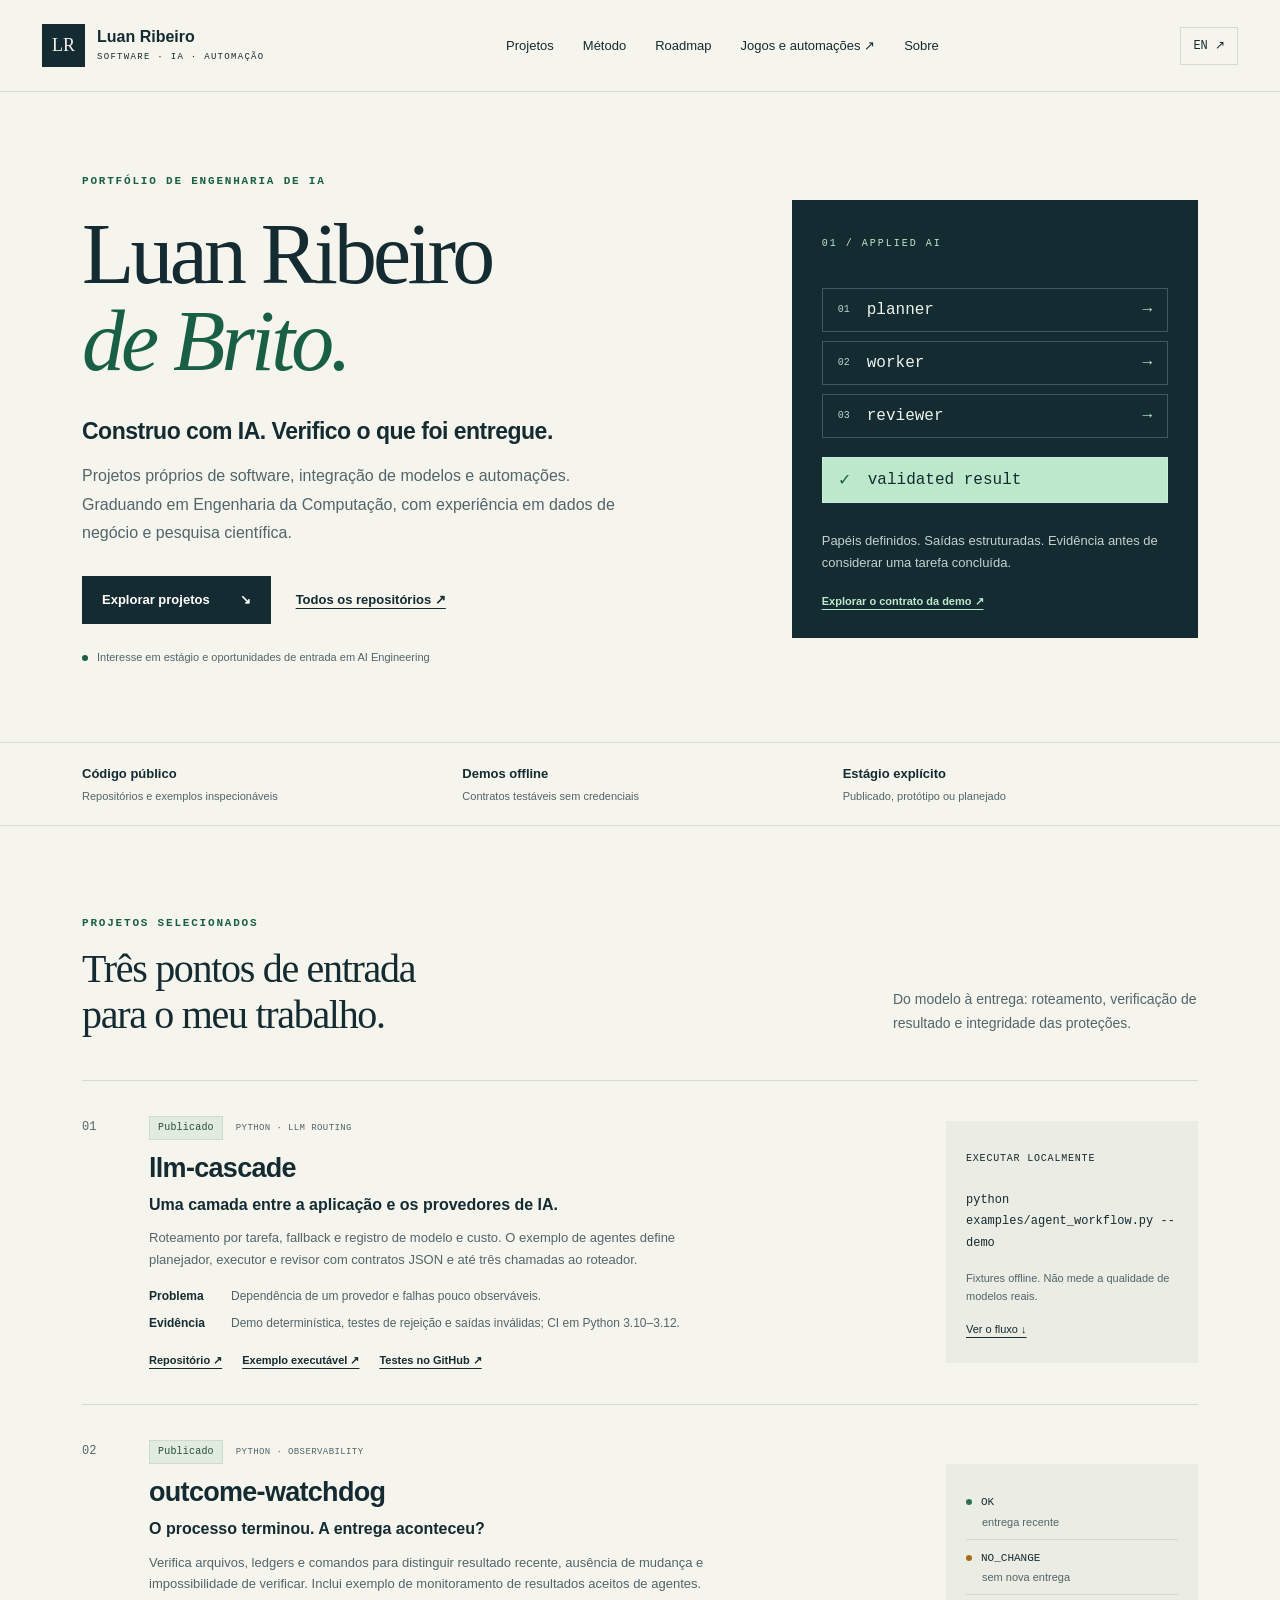
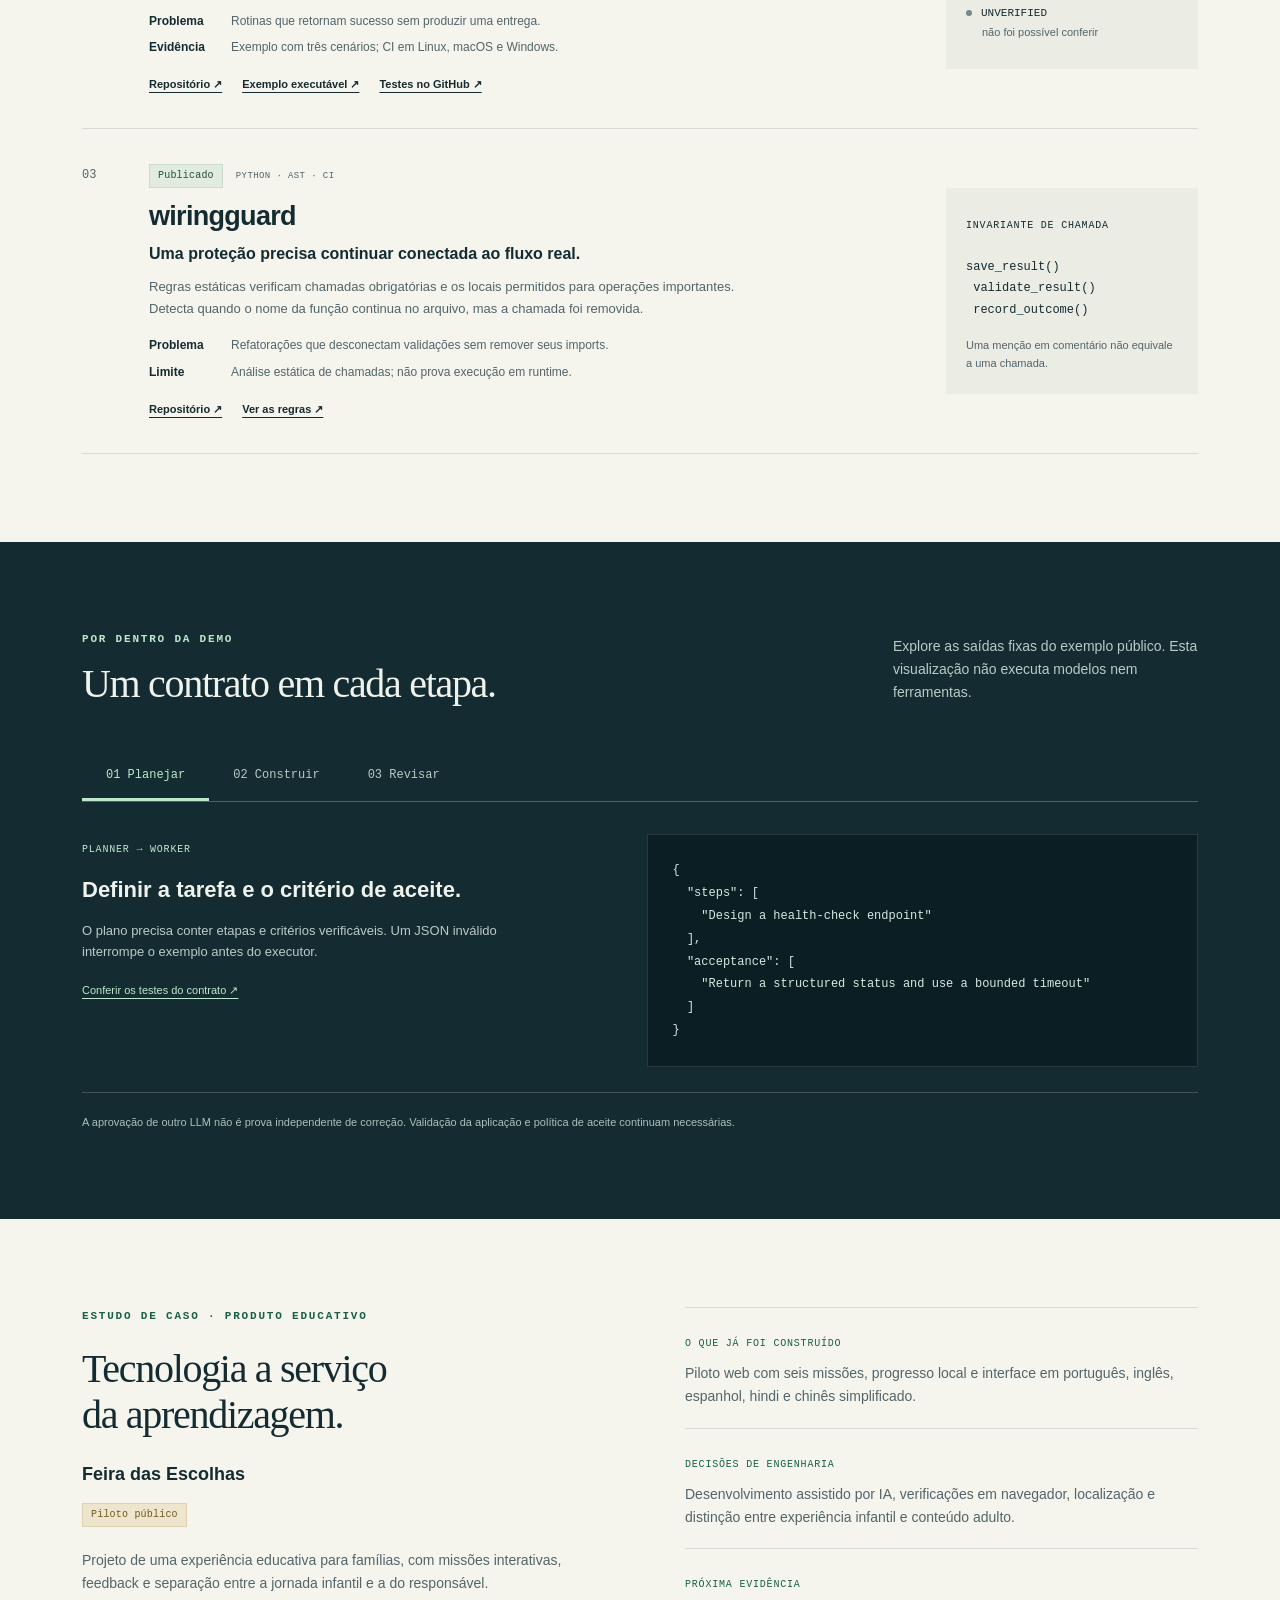
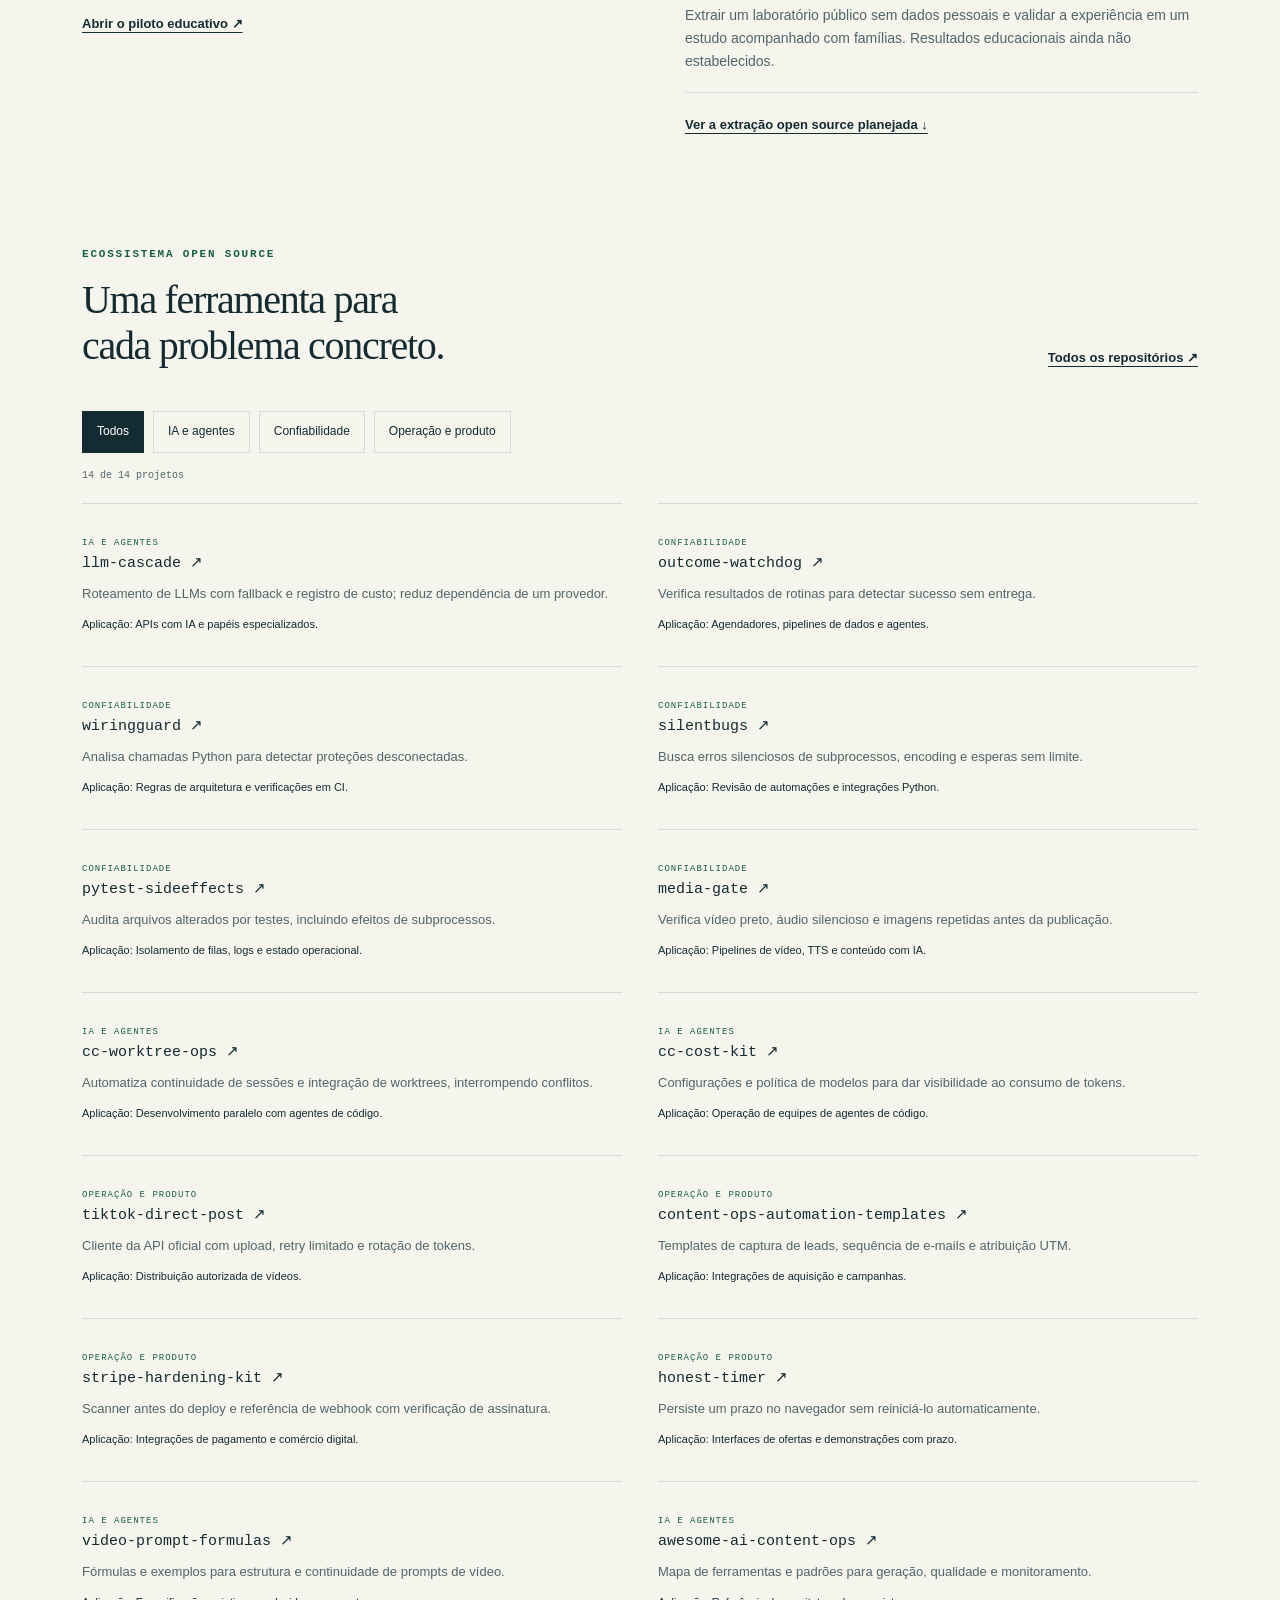
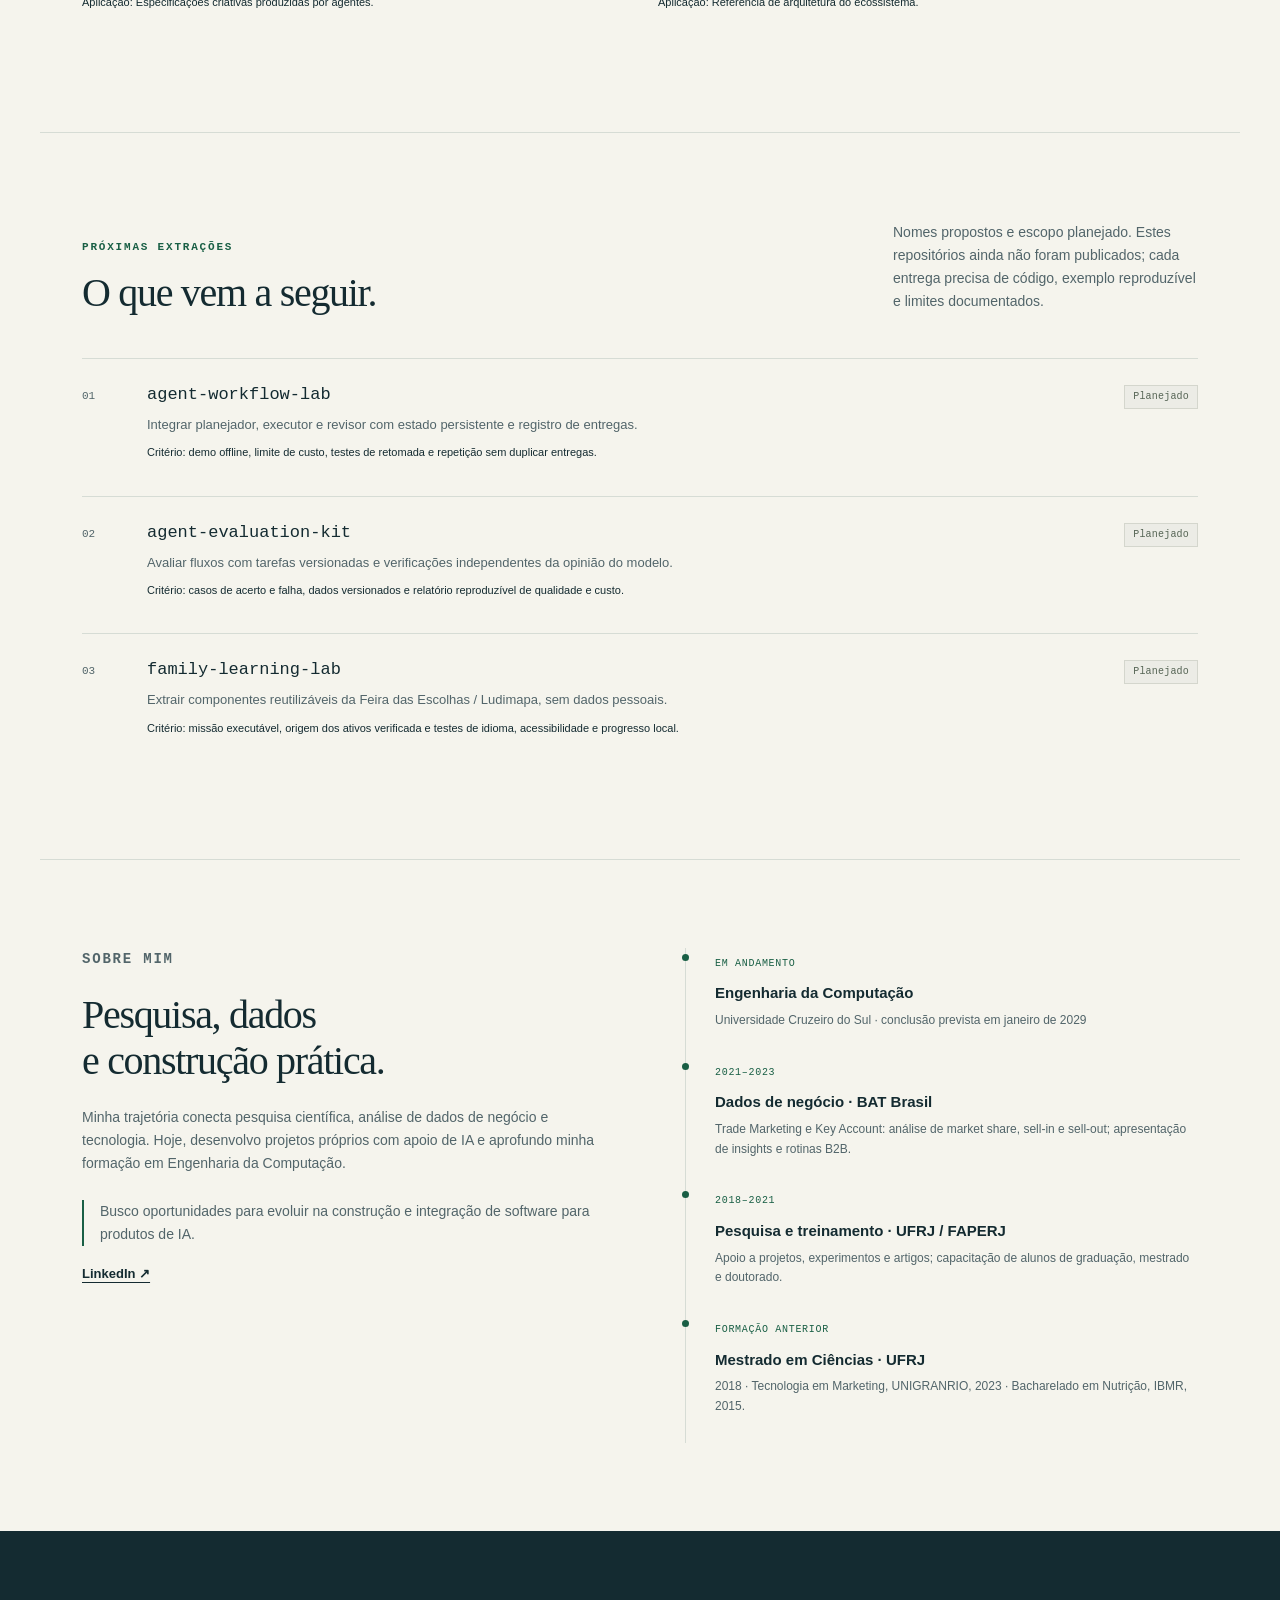
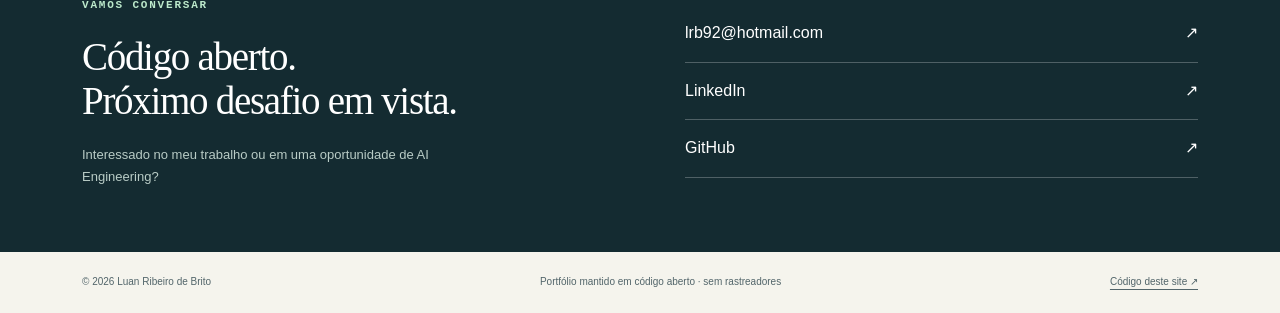
==== commit d65c44d2: "Add personal hub with Capy games, Roblox bots and official API integrations" ====
--- a/index.html
+++ b/index.html
@@ -21,7 +21,7 @@
 <a class="skip" href="#main" data-i18n="skip">Ir para o conteúdo</a>
 <header class="site-header">
   <a class="brand" href="#" aria-label="Luan Ribeiro de Brito"><span class="monogram">LR</span><span>Luan Ribeiro<span class="brand-sub">SOFTWARE · IA · AUTOMAÇÃO</span></span></a>
-  <nav aria-label="Principal"><a href="#projects" data-i18n="navProjects">Projetos</a><a href="#approach" data-i18n="navApproach">Método</a><a href="#roadmap">Roadmap</a><a href="#about" data-i18n="navAbout">Sobre</a></nav>
+  <nav aria-label="Principal"><a href="#projects" data-i18n="navProjects">Projetos</a><a href="#approach" data-i18n="navApproach">Método</a><a href="#roadmap">Roadmap</a><a href="projetos/" data-i18n="navHub">Jogos e automações ↗</a><a href="#about" data-i18n="navAbout">Sobre</a></nav>
   <button id="language" class="language" type="button" aria-label="Read portfolio in English">EN <span aria-hidden="true">↗</span></button>
 </header>
 <main id="main">
--- a/style.css
+++ b/style.css
@@ -5,6 +5,7 @@
 @media(max-width:1050px){.hero{gap:38px}.featured{grid-template-columns:30px minmax(0,1fr) 220px;gap:15px}.hero h1{font-size:70px}.actions{align-items:flex-start;flex-direction:column;gap:17px}.education-layout,.about,.contact-inner{gap:45px}}
 @media(max-width:760px){html{scroll-padding-top:30px}.wrap{padding-left:23px;padding-right:23px}.site-header{padding:18px 23px;gap:14px}.site-header nav{display:none}.brand{font-size:14px}.hero{grid-template-columns:1fr;gap:36px;padding-top:45px;padding-bottom:42px}.hero h1{font-size:64px;letter-spacing:-2.8px}.hero-lead{font-size:21px}.hero-description{font-size:14px}.actions{flex-direction:row;align-items:center;gap:19px;flex-wrap:wrap}.hero-note{padding:25px}.stack-visual{display:grid;grid-template-columns:1fr 1fr;gap:9px;margin:25px 0 20px}.stack-visual>div{font-size:13px;margin:0;padding:12px;gap:10px}.stack-visual .stack-result{margin:0}.proof-items{gap:20px;grid-template-columns:1fr;padding-top:22px;padding-bottom:22px}.proof-items p{display:grid;grid-template-columns:115px 1fr;align-items:center}.proof-items strong{margin:0}.section{padding-top:56px;padding-bottom:56px}.section-heading{display:block;margin-bottom:28px}.section-heading>p{margin-top:20px;max-width:none}.section-heading>a{display:inline-block;margin-top:20px}h2{font-size:34px}.featured{grid-template-columns:25px 1fr;padding:28px 0;gap:10px}.project-body h3{font-size:24px}.project-meta{font-size:8px;gap:8px}.project-one{font-size:15px}.project-aside,.code-note,.verdicts{grid-column:2;margin-top:10px}.verdicts{display:flex;flex-wrap:wrap;gap:18px}.verdicts>div{border:0;padding:0;flex:1;min-width:125px}.project-links{gap:14px;font-size:10px}.project-facts>div{gap:8px}.project-facts dt{width:61px}.contract-tabs{margin-top:28px}.contract-tabs button{padding:15px 10px;flex:1;font-size:11px}.contract-panel{grid-template-columns:1fr;gap:23px;padding:25px 0}.contract-panel pre{font-size:11px;padding:18px}.education-layout,.about,.contact-inner{grid-template-columns:1fr;gap:30px}.repo-grid{grid-template-columns:1fr}.catalog{padding-top:5px}.roadmap-item{grid-template-columns:22px 1fr;gap:12px}.roadmap-item .badge{grid-column:2;justify-self:start}.roadmap-item h3{font-size:15px}.footer{flex-direction:column;gap:7px}.contact{padding:45px 0}.contact h2{font-size:34px}.contact-links a{font-size:15px}.timeline{margin-left:3px}}
 .hero-main,.hero-note{min-width:0}
+@media(max-width:760px){.site-header nav{flex-wrap:wrap;justify-content:flex-start;gap:12px 20px}}
 @media(max-width:760px){.site-header{flex-wrap:wrap}.brand{flex:1}.language{order:2}.site-header nav{display:flex;order:3;width:100%;justify-content:space-between;gap:12px;font-size:11px;border-top:1px solid var(--line);padding-top:13px;margin-top:1px}}
 @media(max-width:360px){.stack-visual{grid-template-columns:1fr}.hero h1{font-size:58px}.actions{flex-direction:column;align-items:flex-start}.proof-items p{grid-template-columns:1fr;gap:3px}}
 @media(prefers-reduced-motion:reduce){html{scroll-behavior:auto}}
